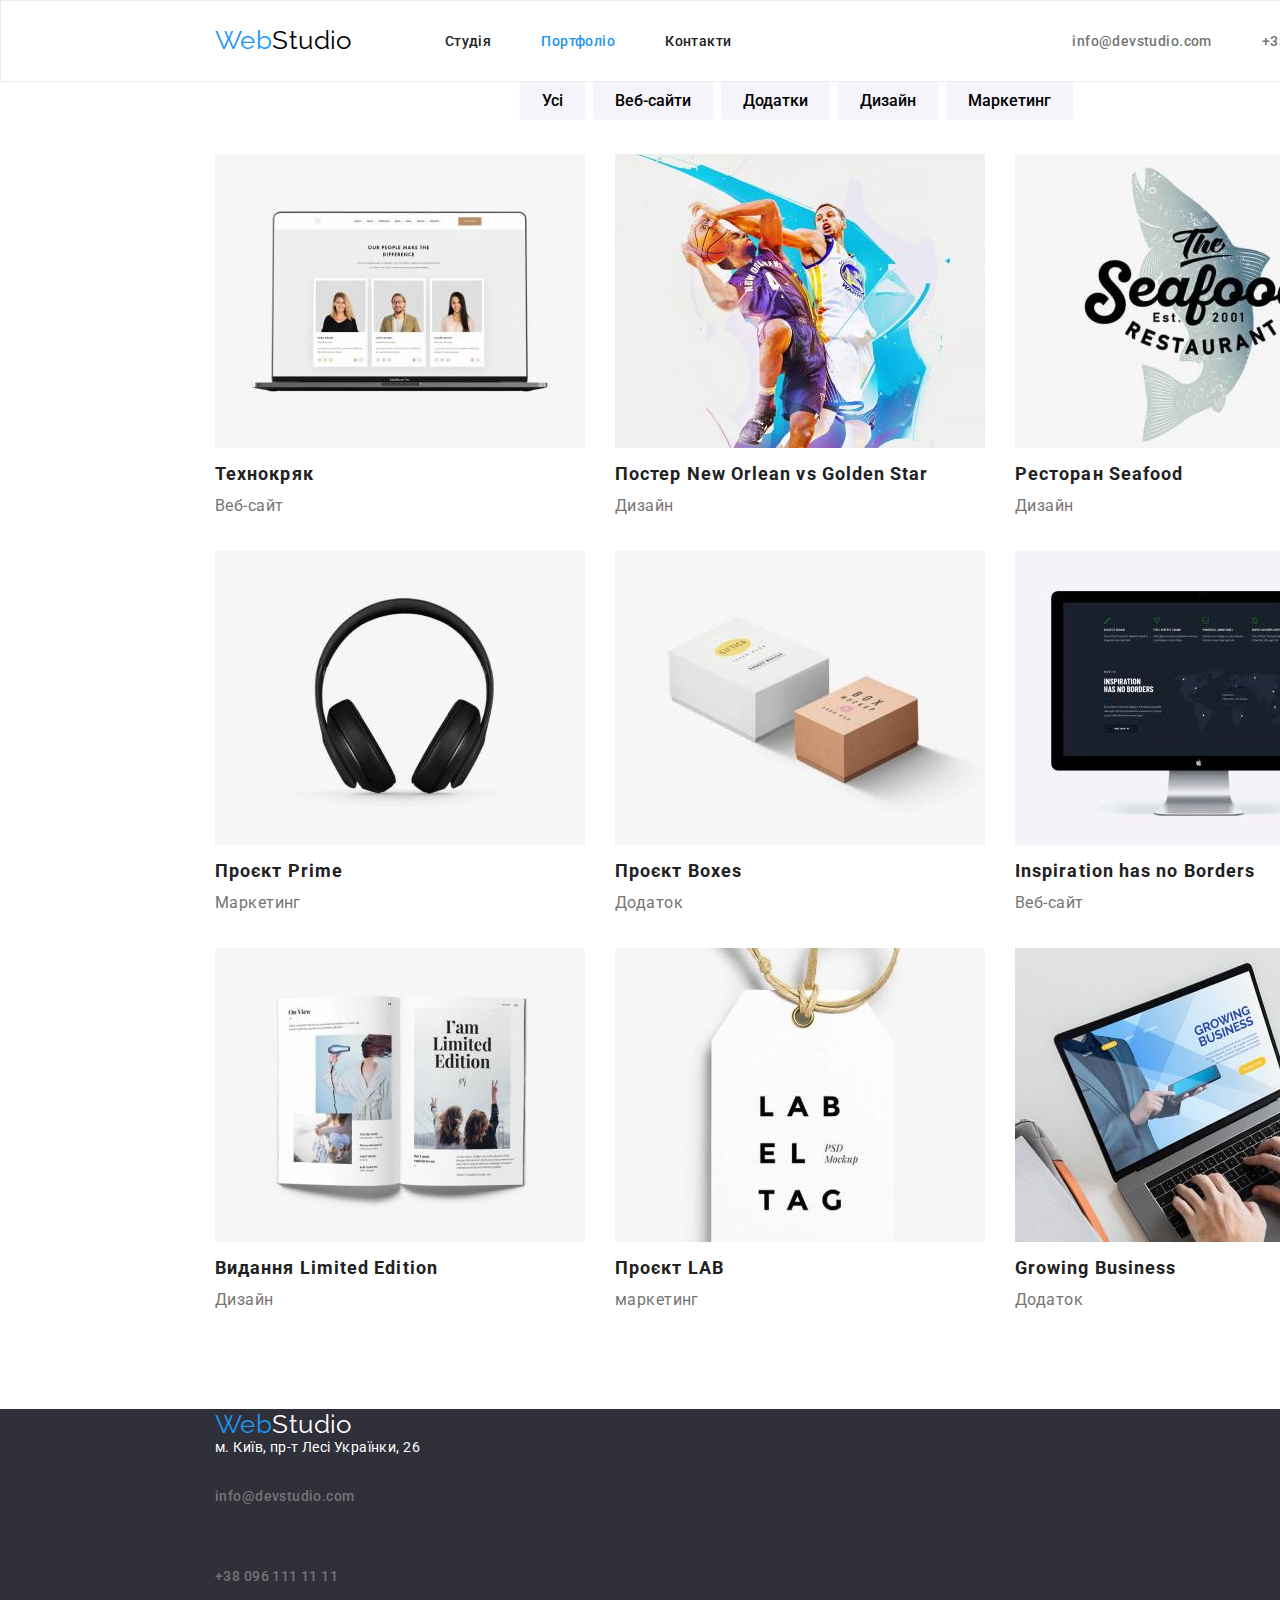
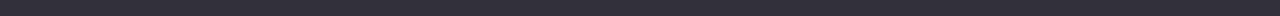
==== portfolio.html @ 005fd88d "home work" ====
<!DOCTYPE html>
<html lang="uk">
  <head>
    <meta charset="UTF-8" />
    <meta http-equiv="X-UA-Compatible" content="IE=edge" />
    <meta name="viewport" content="width=device-width, initial-scale=1.0" />
    <link rel="preconnect" href="https://fonts.googleapis.com" />
    <link rel="preconnect" href="https://fonts.gstatic.com" crossorigin />
    <link
      href="https://fonts.googleapis.com/css2?family=Raleway:wght@700&family=Roboto:wght@400;500;700;900&display=swap"
      rel="stylesheet"
    />
    <link
      rel="stylesheet"
      href="https://cdnjs.cloudflare.com/ajax/libs/modern-normalize/1.1.0/modern-normalize.min.css"
      integrity="sha512-wpPYUAdjBVSE4KJnH1VR1HeZfpl1ub8YT/NKx4PuQ5NmX2tKuGu6U/JRp5y+Y8XG2tV+wKQpNHVUX03MfMFn9Q=="
      crossorigin="anonymous"
      referrerpolicy="no-referrer"
    />
    <link rel="stylesheet" href="./css/styles.css" />
    <title>Портфоліо</title>
  </head>
  <body>
    <!--Header-->
    <header class="line">
      <div class="container main-nav">
        <a class="logo" href="./index.html" lang="en"
          >Web<span class="logo-studio">Studio</span></a
        >
        <nav>
          <ul class="site-nav">
            <li class="item">
              <a class="navigation" href="./index.html"> Студія</a>
            </li>
            <li class="item">
              <a class="current-navigation" href="./portfolio.html">
                Портфоліо</a
              >
            </li>
            <li class="item">
              <a class="navigation" href="contacts"> Контакти</a>
            </li>
          </ul>
        </nav>
        <ul class="contact-nav">
          <li class="item">
            <a class="contacts" href="mailto:info@devstudio.com"
              >info@devstudio.com</a
            >
          </li>
          <li class="item">
            <a class="contacts" href="tel:+380961111111">+38 096 111 11 11</a>
          </li>
        </ul>
      </div>
    </header>
    <!--Main content-->
    <main>
      <section class="sections">
        <div class="container">
          <h1 class="visually-hidden">Портфоліо</h1>
          <ul class="buttons">
            <li><button class="button" type="button">Усі</button></li>
            <li><button class="button" type="button">Веб-сайти</button></li>
            <li><button class="button" type="button">Додатки</button></li>
            <li><button class="button" type="button">Дизайн</button></li>
            <li><button class="button" type="button">Маркетинг</button></li>
          </ul>
          <!--Menu-->
          <ul class="cards">
            <li class="box">
              <a href="#"
                ><img
                  src="./images/portfolio/technokryak.jpg"
                  alt="Макбук"
                  width="370"
                />
                <h2 class="box-title">Технокряк</h2>
                <p>Веб-сайт</p></a
              >
            </li>
            <li class="box">
              <a href="#">
                <img
                  src="./images/portfolio/bascketball-players.jpg"
                  alt="баскетбольні гравці"
                  width="370"
                />
                <h2 class="box-title">Постер New Orlean vs Golden Star</h2>
                <p>Дизайн</p></a
              >
            </li>
            <li class="box">
              <a href="#">
                <img
                  src="./images/portfolio/seafood-restaurant.jpg"
                  alt="вивіска ресторану"
                  width="370"
                />
                <h2 class="box-title">Ресторан Seafood</h2>
                <p>Дизайн</p></a
              >
            </li>
            <li class="box">
              <a href="#"
                ><img
                  src="./images/portfolio/headphones.jpg"
                  alt="навушники"
                  width="370"
                />
                <h2 class="box-title">Проєкт Prime</h2>
                <p>Маркетинг</p></a
              >
            </li>
            <li class="box">
              <a href="#"
                ><img
                  src="./images/portfolio/boxes.jpg"
                  alt="коробки"
                  width="370"
                />
                <h2 class="box-title">Проєкт Boxes</h2>
                <p>Додаток</p></a
              >
            </li>
            <li class="box">
              <a href="#">
                <img
                  src="./images/portfolio/mac.jpg"
                  alt="Макінтош"
                  width="370"
                />
                <h2 class="box-title">Inspiration has no Borders</h2>
                <p>Веб-сайт</p></a
              >
            </li>
            <li class="box">
              <a href="#"
                ><img
                  src="./images/portfolio/book.jpg"
                  alt="books"
                  width="370"
                />
                <h2 class="box-title">Видання Limited Edition</h2>
                <p>Дизайн</p></a
              >
            </li>
            <li class="box">
              <a href="#"
                ><img
                  src="./images/portfolio/label.jpg"
                  alt="етикетка"
                  width="370"
                />
                <h2 class="box-title">Проєкт LAB</h2>
                <p>маркетинг</p></a
              >
            </li>
            <li class="box">
              <a href="#"
                ><img
                  src="./images/portfolio/browsing-business.jpg"
                  alt="макбук з бізнес сайтом на екрані"
                  width="370"
                />
                <h2 class="box-title">Growing Business</h2>
                <p>Додаток</p></a
              >
            </li>
          </ul>
        </div>
      </section>
    </main>
    <!--Footer-->
    <footer>
      <div class="container">
        <a class="logo" href="portfolio.html" lang="en"
          >Web<span class="logo-studio-footer">Studio</span></a
        >
        <address class="footer-nav">
          <ul>
            <li>
              <a class="address" href="#"> м. Київ, пр-т Лесі Українки, 26</a>
            </li>
            <li>
              <a class="contacts" href="mailto:info@devstudio.com">
                info@devstudio.com</a
              >
            </li>
            <li>
              <a class="contacts" href="tel:+380961111111">
                +38 096 111 11 11</a
              >
            </li>
          </ul>
        </address>
      </div>
    </footer>
  </body>
</html>
---- css/styles.css ----
:root {
  --primary-text-color: #212121;
  --accent-color: #2196f3;
  --primary-white-color: #ffffff;
  --background-color: #2f303a;
  --description-color: #757575;
  --main-line-height: 1.17;
  --main-font-weight: 500;
}

.html{
  box-sizing: border-box;
}

*,
*::before,
*::after{
  box-sizing: inherit;
}

body {
  margin: 0 auto;
  width: 1600px;
  font-family: "Roboto", sans-serif;
  background-color: var(--primary-white-color);
  color: var(--primary-text-color);

  font-size: 14px;
  letter-spacing: 0.03em;
}

.container{

  width: 1170px;
  padding-left: 15px;
  padding-right: 15px;
  margin-left: auto;
  margin-right: auto;
}

.main-nav{
  display: flex;
  align-items: center;
}

.line{
  border: 1px solid #ECECEC;
}

a {
  text-decoration: none;
}

h1,h2,h3{
  margin: 0;
}

p{
  margin: 0;
  font-size: 16px;
  color: var(--description-color);
  line-height: 1.8;
}

ul{
  list-style-type: none;
  margin: 0;
  padding: 0;
}


.sections{
  padding-bottom: 94px;
}

.logo {
  padding-top: 24px;
  padding-bottom: 25px;

  font-family: "Raleway", sans-serif;
  color: var(--accent-color);
  font-size: 26px;
  line-height: var(--main-line-height);
  
}

.logo-studio {
  font-family: "Raleway", sans-serif;
  color: #000000;
  font-size: 26px;
  line-height: var(--main-line-height);
}

.logo-studio-footer {
  color: var(--primary-white-color);
}

.site-nav .item + .item{
  margin-left: 50px;
}

.site-nav{
  display: flex;
  margin-left: 93px;
}

.contacts {
  display: flex;
  padding-top: 32px;
  padding-bottom: 32px;

  color: var(--description-color);
  line-height: var(--main-line-height);
  font-weight: var(--main-font-weight);
  font-style: normal;
}

.contacts:hover,
.contacts:focus {
  color: var(--accent-color);
}

.contact-nav{
  display: flex;
  margin-left: auto;
}

.contact-nav .item + .item {
  margin-left: 50px;
}

.navigation {
  display: flex;
  padding-top: 32px;
  padding-bottom: 32px;

  color: var(--primary-text-color);
  line-height: var(--main-line-height);
  font-weight: var(--main-font-weight);
}

.navigation:hover,
.navigation:focus {
  color: var(--accent-color);
}

.current-navigation {
  display: flex;
  padding-top: 32px;
  padding-bottom: 32px;
  color: var(--accent-color);
  font-weight: var(--main-font-weight);
}

.buttons{
  justify-content: center;
  display: flex;
  margin-bottom: 34px;
}

.button {
  margin-right: 8px;
  cursor: pointer;
  padding: 6px 22px;

  font-family: inherit;
  font-weight: var(--main-font-weight);
  font-size: 16px;
  line-height: 1.6;
  text-align: center;

  background: #f5f4fa;
  border-radius: 4px;
  border: none;
  
}

.button:hover,
.button:focus {
  padding:6px 25px;
  color: var(--primary-white-color);
  background: var(--accent-color);
}

.hero-button {
  display: inline-block;
  cursor: pointer;
  padding: 10px 32px;
  text-align: center;

  color: var(--primary-white-color);
  font-family: inherit;
  font-weight: 700;
  font-size: 16px;
  line-height: 1.8;
  letter-spacing: 0.06em;

  background: #2196f3;
  box-shadow: 0px 4px 4px rgba(0, 0, 0, 0.15);
  border-radius: 4px;
  min-width: 216px;
  height: 50px;
  left: 654px;
  top: 316px;
}

.hero-button:hover,
.hero-button:focus {
  background: #188ce8;
}

.title {
 text-align: center;
  margin-bottom: 50px;
  font-size: 36px;
  line-height: var(--main-line-height);
}

.features-list{
  display: flex;
  flex-wrap: wrap;
  justify-content: space-between;
}

.features-list .item{
  margin-right: 30px;
  width: 270px;
}

.features-list .item:last-child{
  margin-right: 0;
}

.features {
  margin: 0;
  margin-bottom: 10px;
  font-size: 14px;
  line-height: 1.14;
  text-transform: uppercase;
}

.about-item{
  display: flex;
  flex-wrap: wrap;
  justify-content: space-between;
}

.about-item .item{
  width: 370px;
  margin-right: 30px;
}

.about-item .item:last-child{
  margin-right: 0;
}

.about-team {
  display: flex;
  justify-content: center;
  text-align: center;
}

.about-team .item{
  background-color: var(--primary-white-color);

  margin-right: 30px;
  width: 270px;
  height: 368px;
}

.about-team .item:last-child{
  margin-right: 0;
  justify-content: space-between;
}

.team-bgc{
  background: #f5f4fa;
}

.team {
  font-weight: var(--main-font-weight);
  font-size: 16px;
  line-height: var(--main-line-height);
}

.hero {
  text-align: center;
  margin: 0 auto;
  margin-bottom: 94px;

  width: 1600px;
  height: 600px;

  background-color: var(--background-color);
}

.hero-title {
  
  margin: auto;
  margin-bottom: 30px;
  
  width: 696px;
  height: 120px;
  left: 452px;
  top: 280px;

  color: var(--primary-white-color);
  font-weight: 900;
  font-size: 44px;
  line-height: 1.36;
}

.cards {
  display: flex;
  flex-wrap: wrap;
  gap: 30px;

  margin: 0 auto;
  width: 1170px;
}

.box-title {
  color: var(--primary-text-color);
  font-size: 18px;
  line-height: 2;
  letter-spacing: 0.06em;
}

.box {
  line-height: 1.8;
  flex: 1 1 calc(33.33% - 30px);
  box-sizing: border-box;
  width: 370px;
  text-align: left;
}

.visually-hidden {
  position: absolute;
  white-space: nowrap;
  width: 1px;
  height: 1px;
  overflow: hidden;
  border: 0;
  padding: 0;
  clip: rect(0 0 0 0);
  clip-path: inset(50%);
  margin: -1px;
}

footer {
  width: 1600px;
  font-size: 14px;
  line-height: var(--main-line-height);
  background-color: var(--background-color);
}

.footer-nav{
  width: 231px;
}

.address {
  font-style: normal;
  color: var(--primary-white-color);
  line-height: var(--main-line-height);
}

.address:hover,
.address:focus {
  color: var(--accent-color);
}
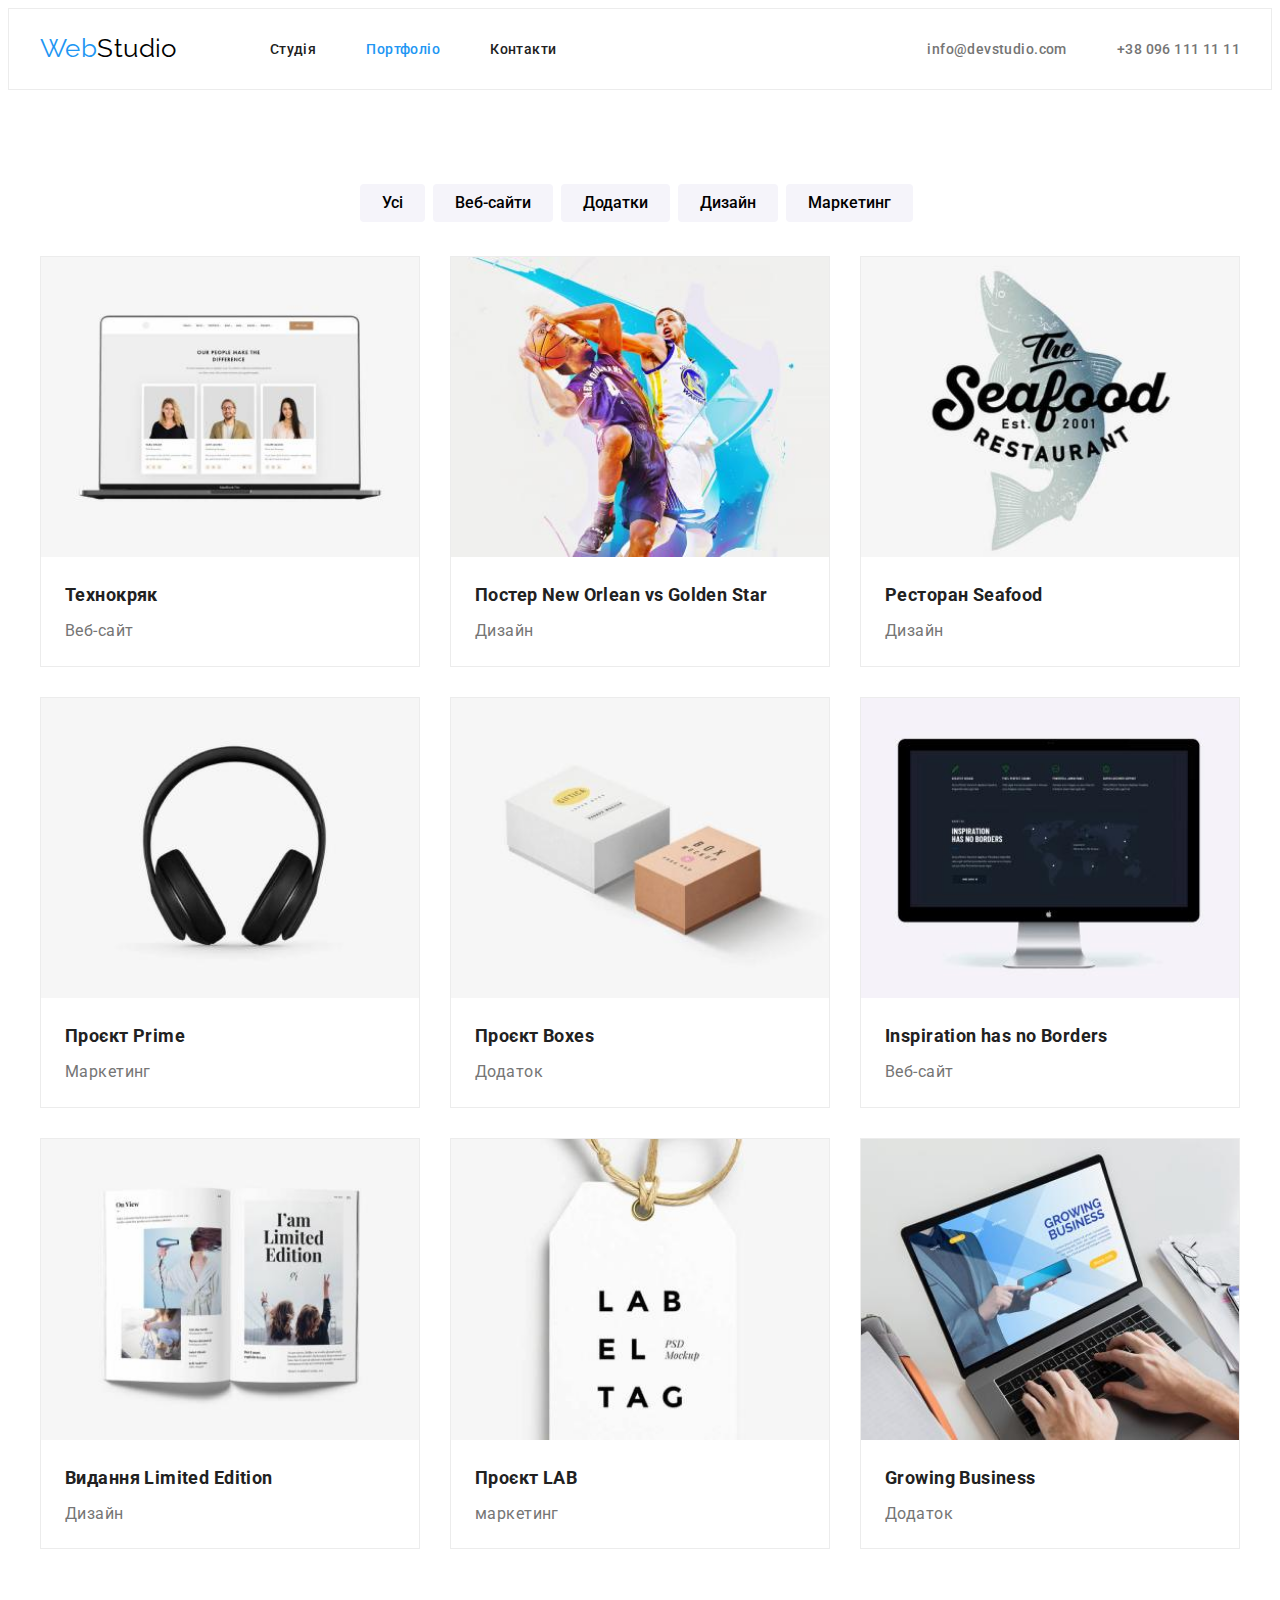
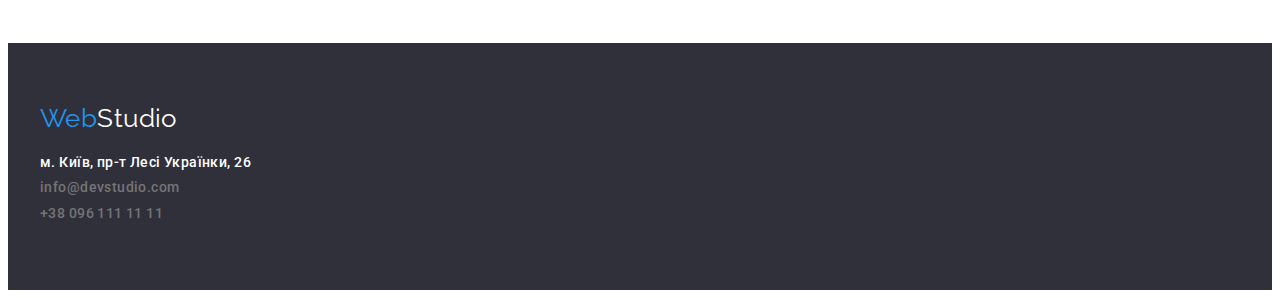
==== commit 33236ec2: "updates" ====
--- a/portfolio.html
+++ b/portfolio.html
@@ -21,7 +21,7 @@
     <title>Портфоліо</title>
   </head>
   <body>
-    <!--Header-->
+<!--Header-->
     <header class="line">
       <div class="container main-nav">
         <a class="logo" href="./index.html" lang="en"
@@ -54,7 +54,8 @@
         </ul>
       </div>
     </header>
-    <!--Main content-->
+
+<!--Main content-->
     <main>
       <section class="sections">
         <div class="container">
@@ -66,7 +67,8 @@
             <li><button class="button" type="button">Дизайн</button></li>
             <li><button class="button" type="button">Маркетинг</button></li>
           </ul>
-          <!--Menu-->
+
+<!--Menu-->
           <ul class="cards">
             <li class="box">
               <a href="#"
@@ -75,9 +77,9 @@
                   alt="Макбук"
                   width="370"
                 />
-                <h2 class="box-title">Технокряк</h2>
+                <div class="box-content"><h2 class="box-title">Технокряк</h2>
                 <p>Веб-сайт</p></a
-              >
+              ></div>
             </li>
             <li class="box">
               <a href="#">
@@ -86,9 +88,9 @@
                   alt="баскетбольні гравці"
                   width="370"
                 />
-                <h2 class="box-title">Постер New Orlean vs Golden Star</h2>
+                <div class="box-content"><h2 class="box-title">Постер New Orlean vs Golden Star</h2>
                 <p>Дизайн</p></a
-              >
+              ></div>
             </li>
             <li class="box">
               <a href="#">
@@ -97,9 +99,9 @@
                   alt="вивіска ресторану"
                   width="370"
                 />
-                <h2 class="box-title">Ресторан Seafood</h2>
+                <div class="box-content"><h2 class="box-title">Ресторан Seafood</h2>
                 <p>Дизайн</p></a
-              >
+              ></div>
             </li>
             <li class="box">
               <a href="#"
@@ -108,9 +110,9 @@
                   alt="навушники"
                   width="370"
                 />
-                <h2 class="box-title">Проєкт Prime</h2>
+                <div class="box-content"><h2 class="box-title">Проєкт Prime</h2>
                 <p>Маркетинг</p></a
-              >
+              ></div>
             </li>
             <li class="box">
               <a href="#"
@@ -119,9 +121,9 @@
                   alt="коробки"
                   width="370"
                 />
-                <h2 class="box-title">Проєкт Boxes</h2>
+                <div class="box-content"><h2 class="box-title">Проєкт Boxes</h2>
                 <p>Додаток</p></a
-              >
+              ></div>
             </li>
             <li class="box">
               <a href="#">
@@ -130,9 +132,9 @@
                   alt="Макінтош"
                   width="370"
                 />
-                <h2 class="box-title">Inspiration has no Borders</h2>
+                <div class="box-content"><h2 class="box-title">Inspiration has no Borders</h2>
                 <p>Веб-сайт</p></a
-              >
+              ></div>
             </li>
             <li class="box">
               <a href="#"
@@ -141,9 +143,9 @@
                   alt="books"
                   width="370"
                 />
-                <h2 class="box-title">Видання Limited Edition</h2>
+                <div class="box-content"><h2 class="box-title">Видання Limited Edition</h2>
                 <p>Дизайн</p></a
-              >
+              ></div>
             </li>
             <li class="box">
               <a href="#"
@@ -152,9 +154,9 @@
                   alt="етикетка"
                   width="370"
                 />
-                <h2 class="box-title">Проєкт LAB</h2>
+                <div class="box-content"><h2 class="box-title">Проєкт LAB</h2>
                 <p>маркетинг</p></a
-              >
+              ></div>
             </li>
             <li class="box">
               <a href="#"
@@ -163,32 +165,33 @@
                   alt="макбук з бізнес сайтом на екрані"
                   width="370"
                 />
-                <h2 class="box-title">Growing Business</h2>
+                <div class="box-content"><h2 class="box-title">Growing Business</h2>
                 <p>Додаток</p></a
-              >
+              ></div>
             </li>
           </ul>
         </div>
       </section>
     </main>
-    <!--Footer-->
-    <footer>
+    
+<!-- Footer -->
+    <footer class="footer">
       <div class="container">
-        <a class="logo" href="portfolio.html" lang="en"
+        <a class="logo footer-logo" href="portfolio.html" lang="en"
           >Web<span class="logo-studio-footer">Studio</span></a
         >
-        <address class="footer-nav">
+        <address>
           <ul>
             <li>
-              <a class="address" href="#"> м. Київ, пр-т Лесі Українки, 26</a>
+              <a class="footer-contacts address" href="#"> м. Київ, пр-т Лесі Українки, 26</a>
             </li>
             <li>
-              <a class="contacts" href="mailto:info@devstudio.com">
+              <a class="footer-contacts" href="mailto:info@devstudio.com">
                 info@devstudio.com</a
               >
             </li>
             <li>
-              <a class="contacts" href="tel:+380961111111">
+              <a class="footer-contacts" href="tel:+380961111111">
                 +38 096 111 11 11</a
               >
             </li>
--- a/css/styles.css
+++ b/css/styles.css
@@ -19,8 +19,6 @@
 }
 
 body {
-  margin: 0 auto;
-  width: 1600px;
   font-family: "Roboto", sans-serif;
   background-color: var(--primary-white-color);
   color: var(--primary-text-color);
@@ -29,15 +27,47 @@
   letter-spacing: 0.03em;
 }
 
+
+a {
+  text-decoration: none;
+}
+
+h1,h2,h3,p{
+  margin: 0;
+}
+
+p{
+  font-size: 16px;
+  color: var(--description-color);
+  line-height: 1.8;
+}
+
+ul{
+  list-style-type: none;
+  margin: 0;
+  padding: 0;
+}
+
+img{
+  display: block; 
+  width: 100%; 
+  height: auto;
+}
+
 .container{
 
-  width: 1170px;
+  width: 1200px;
   padding-left: 15px;
   padding-right: 15px;
   margin-left: auto;
   margin-right: auto;
 }
 
+.sections{
+  padding-top: 94px;
+  padding-bottom: 94px;
+}
+
 .main-nav{
   display: flex;
   align-items: center;
@@ -45,32 +75,6 @@
 
 .line{
   border: 1px solid #ECECEC;
-}
-
-a {
-  text-decoration: none;
-}
-
-h1,h2,h3{
-  margin: 0;
-}
-
-p{
-  margin: 0;
-  font-size: 16px;
-  color: var(--description-color);
-  line-height: 1.8;
-}
-
-ul{
-  list-style-type: none;
-  margin: 0;
-  padding: 0;
-}
-
-
-.sections{
-  padding-bottom: 94px;
 }
 
 .logo {
@@ -91,10 +95,6 @@
   line-height: var(--main-line-height);
 }
 
-.logo-studio-footer {
-  color: var(--primary-white-color);
-}
-
 .site-nav .item + .item{
   margin-left: 50px;
 }
@@ -175,17 +175,42 @@
   
 }
 
+.hero {
+  text-align: center;
+  margin: 0 auto;
+  padding-top: 200px;
+  padding-bottom: 200px;
+
+  background-color: var(--background-color);
+}
+
+.hero-title {
+  
+  margin: auto;
+  margin-bottom: 30px;
+  
+  width: 696px;
+  height: 120px;
+  left: 452px;
+  top: 280px;
+
+  color: var(--primary-white-color);
+  font-weight: 900;
+  font-size: 44px;
+  line-height: 1.36;
+}
+
 .button:hover,
 .button:focus {
-  padding:6px 25px;
   color: var(--primary-white-color);
   background: var(--accent-color);
 }
 
 .hero-button {
-  display: inline-block;
+  display: inline-flex;
+  align-items: center;
+  justify-content: center;
   cursor: pointer;
-  padding: 10px 32px;
   text-align: center;
 
   color: var(--primary-white-color);
@@ -200,8 +225,6 @@
   border-radius: 4px;
   min-width: 216px;
   height: 50px;
-  left: 654px;
-  top: 316px;
 }
 
 .hero-button:hover,
@@ -209,8 +232,38 @@
   background: #188ce8;
 }
 
+.cards {
+  display: flex;
+  flex-wrap: wrap;
+  gap: 30px;
+}
+
+.box {
+  border: 1px solid #ECECEC;
+  flex: 1 1 calc(33.33% - 30px);
+  box-sizing: border-box;
+  
+  line-height: 1.8;
+}
+
+.box-title {
+  margin-bottom: 4px;
+
+  color: var(--primary-text-color);
+  font-size: 18px;
+  line-height: 2;
+}
+
+.box-content{
+  margin-left: 0;
+  padding-top: 20px;
+  padding-right: 24px;
+  padding-bottom: 20px;
+  padding-left: 24px;
+}
+
 .title {
- text-align: center;
+  text-align: center;
   margin-bottom: 50px;
   font-size: 36px;
   line-height: var(--main-line-height);
@@ -239,15 +292,20 @@
   text-transform: uppercase;
 }
 
+.features-text{
+  font-size: 14px;
+}
+
 .about-item{
   display: flex;
   flex-wrap: wrap;
-  justify-content: space-between;
+ 
 }
 
 .about-item .item{
+  display: block;
   width: 370px;
-  margin-right: 30px;
+  margin-right: 45px;
 }
 
 .about-item .item:last-child{
@@ -261,16 +319,20 @@
 }
 
 .about-team .item{
+  margin-right: 40px;
+  width: 270px;
+
   background-color: var(--primary-white-color);
-
-  margin-right: 30px;
-  width: 270px;
-  height: 368px;
 }
 
 .about-team .item:last-child{
   margin-right: 0;
-  justify-content: space-between;
+ 
+}
+
+.description{
+  padding-top: 30px;
+  padding-bottom: 30px;
 }
 
 .team-bgc{
@@ -278,60 +340,10 @@
 }
 
 .team {
+  margin-bottom: 10px;
   font-weight: var(--main-font-weight);
   font-size: 16px;
   line-height: var(--main-line-height);
-}
-
-.hero {
-  text-align: center;
-  margin: 0 auto;
-  margin-bottom: 94px;
-
-  width: 1600px;
-  height: 600px;
-
-  background-color: var(--background-color);
-}
-
-.hero-title {
-  
-  margin: auto;
-  margin-bottom: 30px;
-  
-  width: 696px;
-  height: 120px;
-  left: 452px;
-  top: 280px;
-
-  color: var(--primary-white-color);
-  font-weight: 900;
-  font-size: 44px;
-  line-height: 1.36;
-}
-
-.cards {
-  display: flex;
-  flex-wrap: wrap;
-  gap: 30px;
-
-  margin: 0 auto;
-  width: 1170px;
-}
-
-.box-title {
-  color: var(--primary-text-color);
-  font-size: 18px;
-  line-height: 2;
-  letter-spacing: 0.06em;
-}
-
-.box {
-  line-height: 1.8;
-  flex: 1 1 calc(33.33% - 30px);
-  box-sizing: border-box;
-  width: 370px;
-  text-align: left;
 }
 
 .visually-hidden {
@@ -347,18 +359,39 @@
   margin: -1px;
 }
 
-footer {
-  width: 1600px;
+.footer {
+  padding-top: 60px;
+  padding-bottom: 60px;
+
   font-size: 14px;
   line-height: var(--main-line-height);
   background-color: var(--background-color);
 }
 
-.footer-nav{
-  width: 231px;
+.footer-contacts{
+  display: inline-block;
+  margin-bottom: 9px;
+  
+  color: var(--description-color);
+  line-height: var(--main-line-height);  
+  font-weight: var(--main-font-weight);
+  font-style: normal;
+}
+
+.footer-logo{
+  display: inline-block;
+  padding-top: 0;
+  padding-bottom: 0;
+  margin-bottom: 20px;
+}
+
+.logo-studio-footer {
+  color: var(--primary-white-color);
 }
 
 .address {
+  margin-bottom: 9px;
+
   font-style: normal;
   color: var(--primary-white-color);
   line-height: var(--main-line-height);
